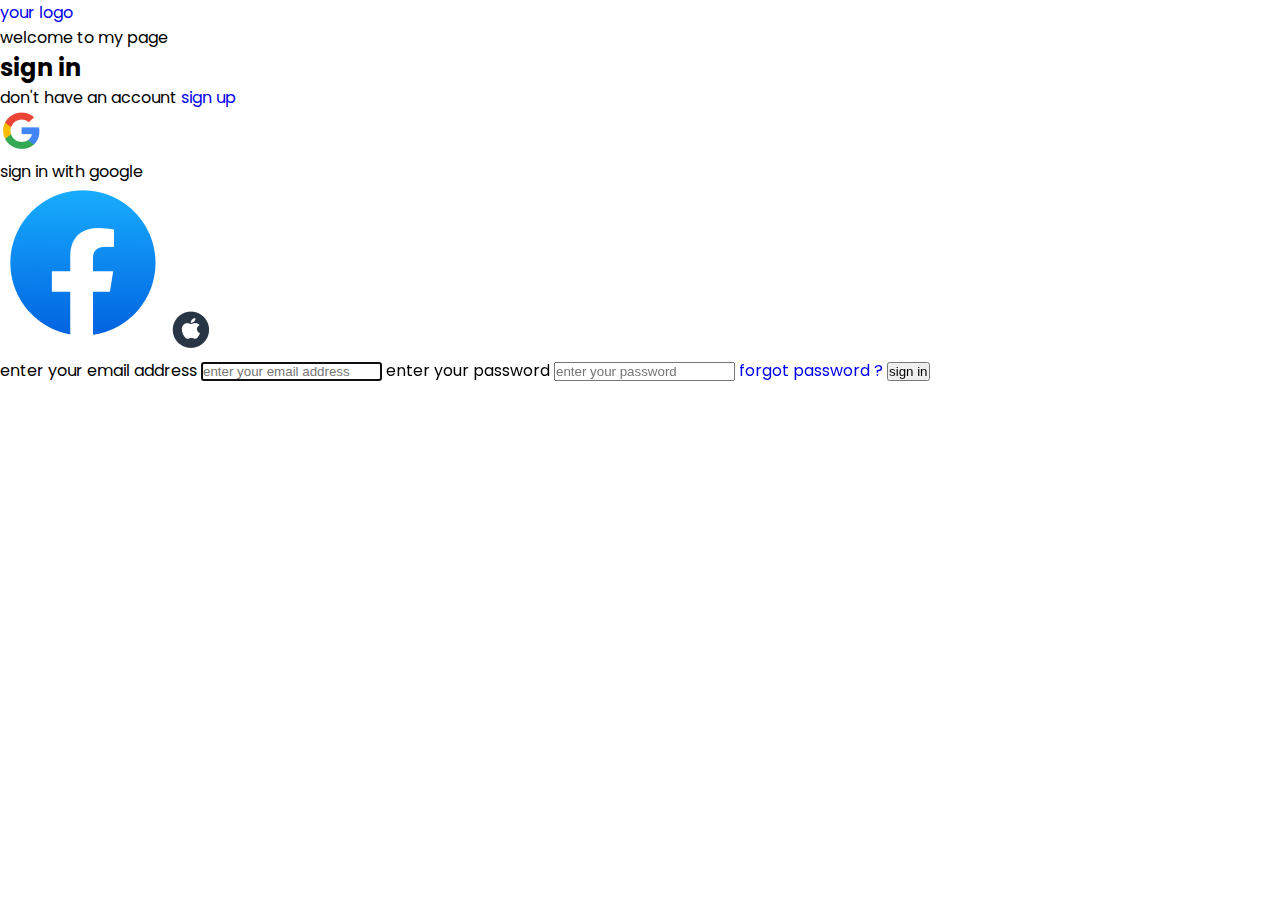
==== index.html @ a0adbc24 "finish sign in page with html" ====
<!DOCTYPE html>
<html lang="en">
  <head>
    <meta charset="UTF-8" />
    <meta name="viewport" content="width=device-width, initial-scale=1.0" />
    <title>login</title>
    <link rel="stylesheet" href="assets/stayles/master.css" />
    <link rel="preconnect" href="https://fonts.googleapis.com" />
    <link rel="preconnect" href="https://fonts.gstatic.com" crossorigin />
    <link
      href="https://fonts.googleapis.com/css2?family=Figtree:ital,wght@0,300..900;1,300..900&family=Fraunces:ital,opsz,wght@0,9..144,100..900;1,9..144,100..900&family=Hanken+Grotesk:ital,wght@0,100..900;1,100..900&family=Inter:ital,opsz,wght@0,14..32,100..900;1,14..32,100..900&family=Montserrat:ital,wght@0,100..900;1,100..900&family=Newsreader:ital,opsz,wght@0,6..72,200..800;1,6..72,200..800&family=Poppins:ital,wght@0,100;0,200;0,300;0,400;0,500;0,600;0,700;0,800;0,900;1,100;1,200;1,300;1,400;1,500;1,600;1,700;1,800;1,900&display=swap"
      rel="stylesheet"
    />
  </head>
  <body>
    <header>
      <div class="logo">
        <a href="index.html">your logo</a>
      </div>
    </header>

    <div class="container">
      <div class="signin-welcom">
        <p class="welcom">welcome to <span> my page</span></p>
        <h2>sign in</h2>
        <p class="new-user">
          don't have an account <a href="register.html">sign up</a>
        </p>
      </div>
      <div class="social">
        <div>
            <img src="assets/imags/icons/google.png" alt="google logo">
            <p>sign in with google</p>
        </div>
        <a href="#"><img src="assets/imags/icons/Facebook.png" alt="facebook logo" /></a>
        <a href="#"><img src="assets/imags/icons/apple.png" alt="apple logo" /></a>
      </div>
      <div class="form">
        <form action="#">
            <label for="meil">enter your email address</label>
            <input type="email" name="email" id="mail" placeholder="enter your email address" autofocus required>

            <label for="password">enter your password</label>
            <input type="password" name="password" id="password" placeholder="enter your password" required>
            
            <a href="#">forgot password ?</a>
            <input type="submit" value="sign in" class="btn">
        </form>
      </div>
    </div>
  </body>
</html>
---- assets/stayles/master.css ----
* {
    padding: 0;
    margin: 0;
    box-sizing: border-box;
  }
  body {
    font-family: "Poppins", serif;
    color: var(--main-color);
  }
  :root {
    --main-color: #000000;
    --second-color: #0c21c1;
    --grey: #999999;
  }
  a {
    text-decoration: none;
  }
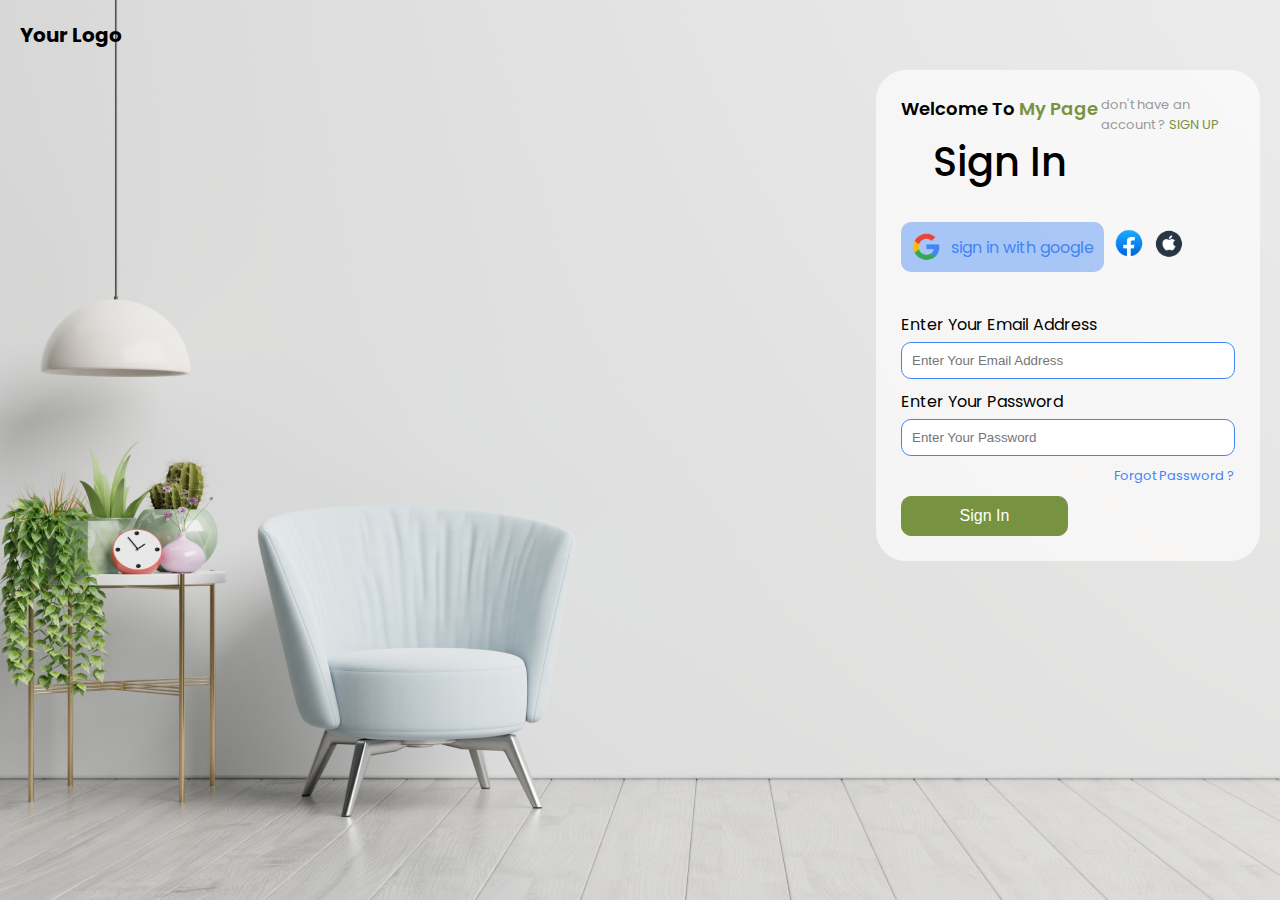
==== commit abf835eb: "finish sign in page" ====
--- a/index.html
+++ b/index.html
@@ -20,31 +20,52 @@
     </header>
 
     <div class="container">
-      <div class="signin-welcom">
-        <p class="welcom">welcome to <span> my page</span></p>
-        <h2>sign in</h2>
+      <div class="signin-welcome">
+        <div >
+          <p class="welcome">welcome to <span> my page</span></p>
+          <h2>sign in</h2>
+        </div>
+
         <p class="new-user">
-          don't have an account <a href="register.html">sign up</a>
+          don't have an account ? <a href="register.html">sign up</a>
         </p>
+
       </div>
       <div class="social">
-        <div>
-            <img src="assets/imags/icons/google.png" alt="google logo">
-            <p>sign in with google</p>
+        <div class="google-box">
+          <img src="assets/imags/icons/google.png" alt="google logo" />
+          <p>sign in with google</p>
         </div>
-        <a href="#"><img src="assets/imags/icons/Facebook.png" alt="facebook logo" /></a>
-        <a href="#"><img src="assets/imags/icons/apple.png" alt="apple logo" /></a>
+        <a href="#"
+          ><img src="assets/imags/icons/Facebook.png" alt="facebook logo"
+        /></a>
+        <a href="#"
+          ><img src="assets/imags/icons/apple.png" alt="apple logo"
+        /></a>
       </div>
       <div class="form">
         <form action="#">
-            <label for="meil">enter your email address</label>
-            <input type="email" name="email" id="mail" placeholder="enter your email address" autofocus required>
+          <label for="meil">enter your email address</label>
+          <input
+            type="email"
+            name="email"
+            id="mail"
+            placeholder="enter your email address"
+            autofocus
+            required
+          />
 
-            <label for="password">enter your password</label>
-            <input type="password" name="password" id="password" placeholder="enter your password" required>
-            
-            <a href="#">forgot password ?</a>
-            <input type="submit" value="sign in" class="btn">
+          <label for="password">enter your password</label>
+          <input
+            type="password"
+            name="password"
+            id="password"
+            placeholder="enter your password"
+            required
+          />
+
+          <a href="#">forgot password ?</a>
+          <input type="submit" value="sign in" class="btn" />
         </form>
       </div>
     </div>
--- a/assets/stayles/master.css
+++ b/assets/stayles/master.css
@@ -6,12 +6,142 @@
   body {
     font-family: "Poppins", serif;
     color: var(--main-color);
+    width: 100%;
+    height: 100vh;
+    background-image:url(../imags/wallpaper.png) ;
+    background-position: center;
+    background-size: cover;
   }
   :root {
     --main-color: #000000;
-    --second-color: #0c21c1;
+    --second-color: #4285F4;
     --grey: #999999;
+    --green:#779341;
   }
   a {
     text-decoration: none;
-  }+  }
+  header {
+    padding: 20px;
+  }
+  .logo a {
+    color: var(--main-color);
+    text-transform: capitalize;
+    font-size: 20px;
+    font-weight: 700;
+  }
+  .container {
+   position: absolute;
+   right: 20px;
+    background-color: #fffdfdaf;
+    display: flex;
+    flex-direction: column;
+    gap: 30px;
+    padding: 25px;
+    width: 30%;
+    border-radius: 30px;
+    -webkit-border-radius: 30px;
+    -moz-border-radius: 30px;
+    -ms-border-radius: 30px;
+    -o-border-radius: 30px;
+}
+  .signin-welcome {
+    display: flex;
+    justify-content: space-between;
+  }
+  .signin-welcome .welcome {
+    margin-bottom: 10px;
+    font-size: 18px ;
+    font-weight: 600;
+    text-transform: capitalize;
+  }
+  .signin-welcome .welcome span {
+    color: var(--green);
+    text-transform: capitalize;
+
+  }
+  .signin-welcome h2{
+    font-size: 40px;
+    font-weight: 500;
+    text-transform: capitalize; 
+    text-align: center;
+ }
+  .new-user {
+    width: 40%;
+    font-size: 13px;
+    font-weight: 400;
+    color: var(--grey);
+  }
+  .new-user a {
+    color: var(--green);
+    text-transform: uppercase;
+  }
+  .social {
+    display: flex;
+    gap: 10px;
+    align-items: center;
+  }
+  .social .google-box {
+    color: var(--second-color);
+    background-color: #4286f46e;
+    display: flex;
+    align-items: center;
+    gap: 10px;
+    padding: 10px;
+    border-radius: 10px;
+    -webkit-border-radius: 10px;
+    -moz-border-radius: 10px;
+    -ms-border-radius: 10px;
+    -o-border-radius: 10px;
+}
+  .social img {
+    width: 30px;
+    height: 30px;
+    border-radius: 50%;
+    -webkit-border-radius: 50%;
+    -moz-border-radius: 50%;
+    -ms-border-radius: 50%;
+    -o-border-radius: 50%;
+}
+.form label,input {
+    display: block;
+    text-transform: capitalize;
+}
+.form label {
+    margin-top: 10px;
+}
+
+.form input {
+    width: 100%;
+    border: none;
+    outline: none;
+    border: 1px solid var(--second-color);
+    border-radius:10px;
+    -webkit-border-radius:10px;
+    -moz-border-radius:10px;
+    -ms-border-radius:10px;
+    -o-border-radius:10px;
+    -webkit-border-radius:10px;
+    padding: 10px;
+    margin-top: 5px;
+}
+.form a {
+    display: block;
+    color: var(--second-color);
+    text-align: end;
+    text-transform: capitalize;
+    margin: 10px 0px;
+    font-size: 13px;
+    font-weight: 400;
+}
+.form .btn {
+    text-transform: capitalize;
+    color: white;
+    text-align:center;
+    width: 50%;
+    background-color: var(--green);
+    font-size: 16px;
+    font-weight: 500;
+    border-color: var(--green);
+
+}